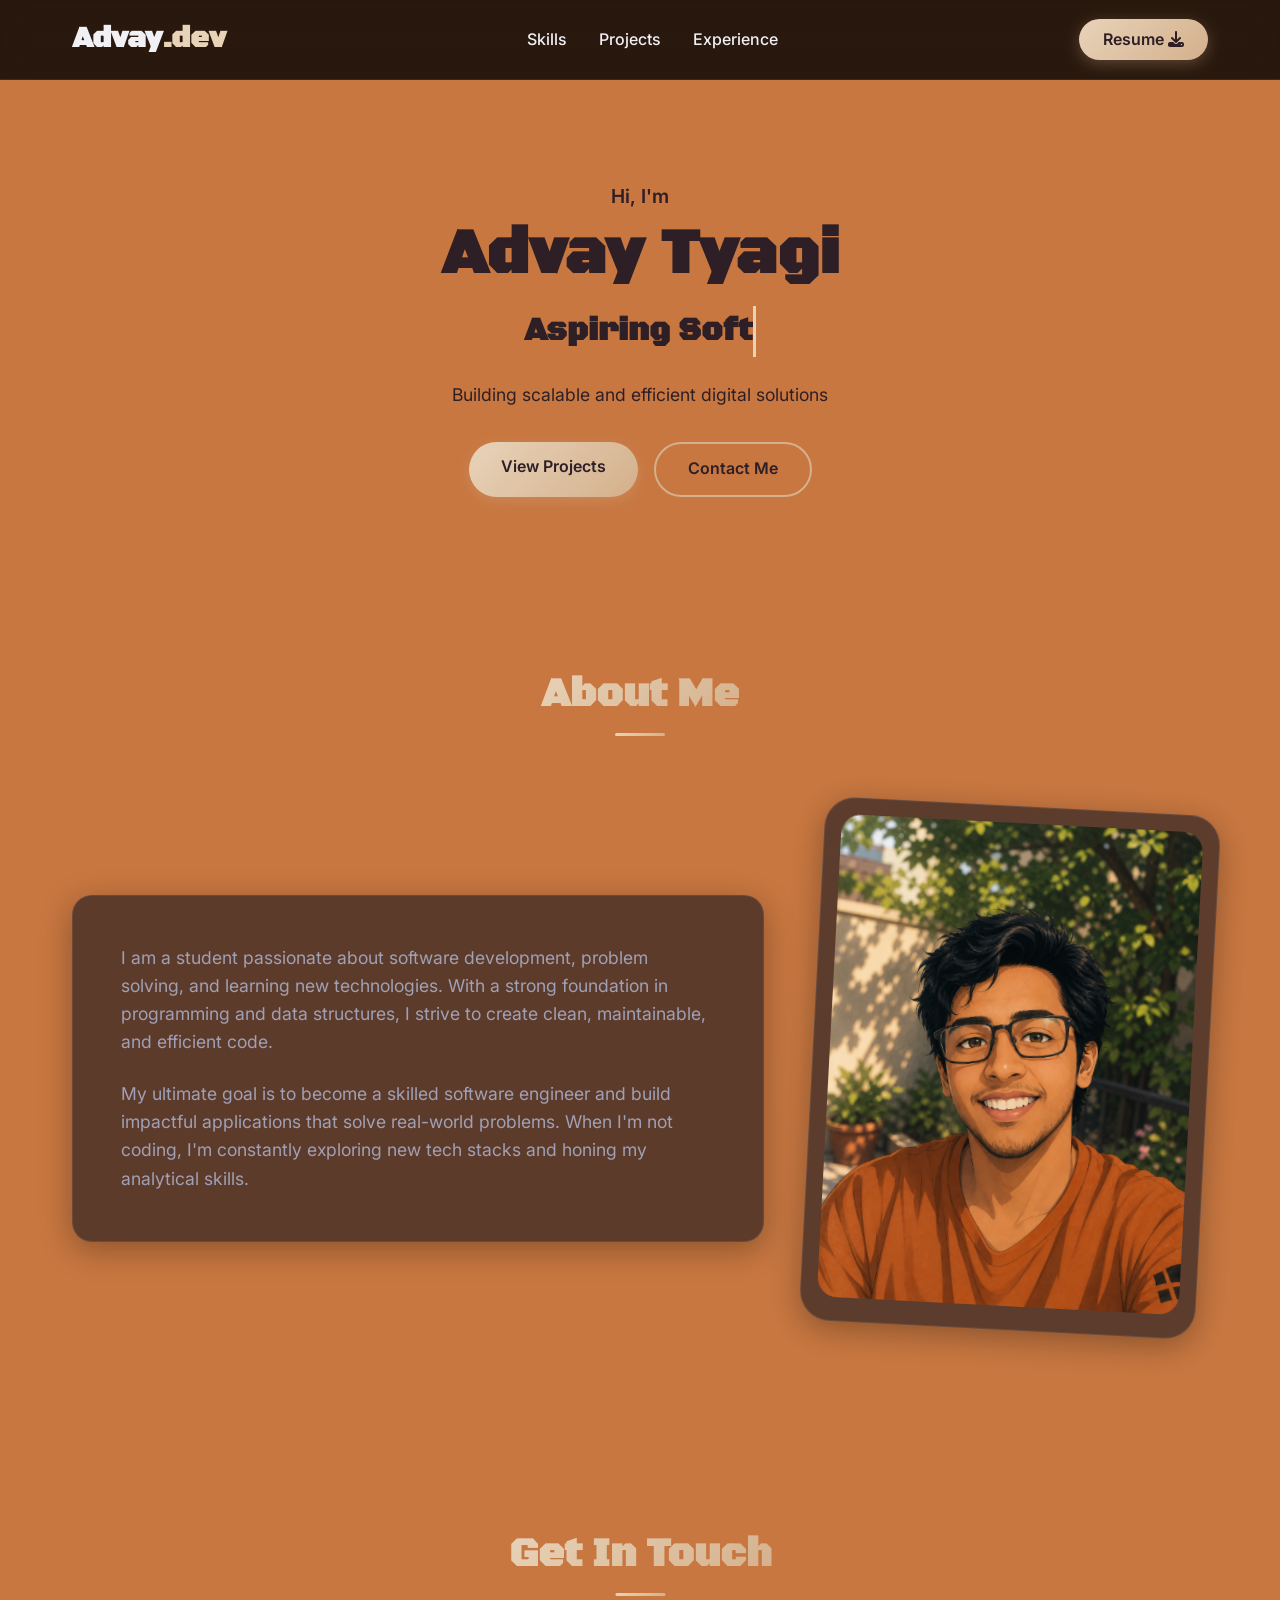
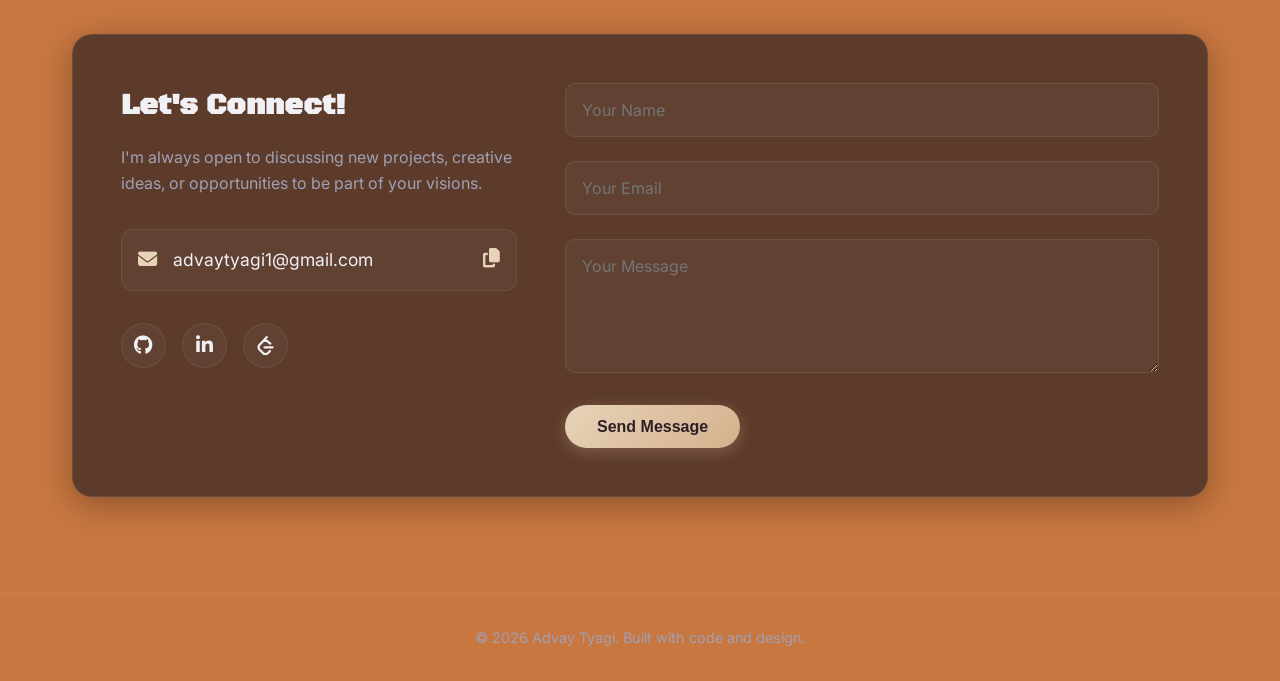
==== index.html @ c1a99d71 "Fuck Up" ====
<!DOCTYPE html>
<html lang="en" data-theme="dark">
<head>
    <meta charset="UTF-8">
    <meta name="viewport" content="width=device-width, initial-scale=1.0">
    <meta name="description" content="Portfolio of Advay Tyagi, an aspiring software engineer passionate about building scalable and efficient digital solutions.">
    <meta name="keywords" content="Advay Tyagi, Portfolio, Software Engineer, Student, Developer">
    <title>Advay Tyagi | Aspiring Software Engineer</title>
    
    <link rel="stylesheet" href="style.css">
    <link href="https://fonts.googleapis.com/css2?family=Outfit:wght@300;400;600;800&family=Inter:wght@400;500;700&family=Black+Ops+One&display=swap" rel="stylesheet">
    <link rel="stylesheet" href="https://cdnjs.cloudflare.com/ajax/libs/font-awesome/6.4.0/css/all.min.css">
</head>
<body>
    <canvas id="bg-canvas"></canvas>
    <!-- Navbar -->
    <nav id="navbar" class="glass-nav">
        <div class="nav-container">
            <a href="#" class="logo">Advay<span>.dev</span></a>
            <ul class="nav-links">
                <li><a href="skills.html">Skills</a></li>
                <li><a href="projects.html">Projects</a></li>
                <li><a href="experience.html">Experience</a></li>
            </ul>
            <div class="nav-actions">

                <a href="#contact" class="btn-primary resume-btn" id="resume-download">Resume <i class="fas fa-download"></i></a>
                <div class="hamburger">
                    <i class="fas fa-bars"></i>
                </div>
            </div>
        </div>
    </nav>

    <!-- Hero Section -->
    <section id="hero" class="hero-section">
        <div class="hero-bg-shapes">
            <div class="shape shape-1"></div>
            <div class="shape shape-2"></div>
        </div>
        <div class="container hero-container">
            <div class="hero-content">
                <p class="greeting">Hi, I'm</p>
                <h1 class="name">Advay Tyagi</h1>
                <h2 class="role">
                    <span class="typing-text"></span><span class="cursor">&nbsp;</span>
                </h2>
                <p class="tagline">Building scalable and efficient digital solutions</p>
                <div class="hero-buttons">
                    <a href="projects.html" class="btn-primary">View Projects</a>
                    <a href="#contact" class="btn-secondary">Contact Me</a>
                </div>
            </div>
        </div>
    </section>



    <!-- About Section -->
    <section id="about" class="about-section">
        <div class="container">
            <h2 class="section-title">About Me</h2>
            <div class="about-container">
                <div class="about-content glass-panel">
                    <p>I am a student passionate about software development, problem solving, and learning new technologies. With a strong foundation in programming and data structures, I strive to create clean, maintainable, and efficient code.</p>
                    <p>My ultimate goal is to become a skilled software engineer and build impactful applications that solve real-world problems. When I'm not coding, I'm constantly exploring new tech stacks and honing my analytical skills.</p>
                </div>
                <div class="about-image-wrapper">
                    <div class="glass-card image-card">
                        <img src="./profile_pic.jpg" alt="Advay Tyagi" class="profile-img">
                    </div>
                </div>
            </div>
        </div>
    </section>

    <!-- Contact Section -->
    <section id="contact" class="contact-section">
        <div class="container">
            <h2 class="section-title">Get In Touch</h2>
            <div class="contact-container glass-card">
                <div class="contact-info">
                    <h3>Let's Connect!</h3>
                    <p>I'm always open to discussing new projects, creative ideas, or opportunities to be part of your visions.</p>
                    
                    <div class="contact-methods">
                        <div class="contact-method">
                            <i class="fas fa-envelope"></i>
                            <span id="email-address">advaytyagi1@gmail.com</span>
                            <button id="copy-email" class="copy-btn" title="Copy Email"><i class="fas fa-copy"></i></button>
                        </div>
                    </div>
                    
                    <div class="social-links">
                        <a href="https://github.com/AdvayTyagi" target="_blank" rel="noopener noreferrer" class="social-icon"><i class="fab fa-github"></i></a>
                        <a href="https://www.linkedin.com/in/advay-tyagi-8a2282378/" target="_blank" rel="noopener noreferrer" class="social-icon"><i class="fab fa-linkedin-in"></i></a>
                        <a href="https://leetcode.com/u/AdvayTyagi/" target="_blank" rel="noopener noreferrer" class="social-icon" title="LeetCode"><svg width="1em" height="1em" viewBox="0 0 24 24" fill="currentColor" xmlns="http://www.w3.org/2000/svg"><path d="M13.483 0a1.374 1.374 0 0 0-.961.438L7.116 6.226l-3.854 4.126a5.266 5.266 0 0 0-1.209 2.104 5.35 5.35 0 0 0-.125.513 5.527 5.527 0 0 0 .062 2.362 5.83 5.83 0 0 0 .349 1.017 5.938 5.938 0 0 0 1.271 1.818l4.277 4.193.039.038c2.248 2.165 5.852 2.133 8.063-.074l2.396-2.392c.54-.54.54-1.414.003-1.955a1.378 1.378 0 0 0-1.951-.003l-2.396 2.392a3.021 3.021 0 0 1-4.205.038l-.02-.019-4.276-4.193c-.652-.64-.972-1.469-.948-2.263a2.68 2.68 0 0 1 .066-.523 2.545 2.545 0 0 1 .619-1.164L9.13 8.114c1.058-1.134 3.204-1.27 4.43-.278l3.501 2.831c.593.48 1.461.387 1.94-.207a1.384 1.384 0 0 0-.207-1.943l-3.5-2.831c-.8-.647-1.766-1.045-2.774-1.202l2.015-2.158A1.384 1.384 0 0 0 13.483 0zm-2.866 12.815a1.38 1.38 0 0 0-1.38 1.382 1.38 1.38 0 0 0 1.38 1.382H20.79a1.38 1.38 0 0 0 1.38-1.382 1.38 1.38 0 0 0-1.38-1.382z"/></svg></a>
                    </div>
                </div>
                
                <form class="contact-form" id="contact-form">
                    <div class="form-group">
                        <input type="text" id="name" required placeholder="Your Name">
                    </div>
                    <div class="form-group">
                        <input type="email" id="email" required placeholder="Your Email">
                    </div>
                    <div class="form-group">
                        <textarea id="message" rows="5" required placeholder="Your Message"></textarea>
                    </div>
                    <button type="submit" class="btn-primary">Send Message</button>
                </form>
            </div>
        </div>
    </section>

    <footer>
        <div class="container">
            <p>&copy; 2026 Advay Tyagi. Built with code and design.</p>
        </div>
    </footer>

    <script src="script.js"></script>
</body>
</html>
---- style.css ----
/* CSS Variables for Theming */
:root {
    /* Dark Theme (Default) */
    --bg-color: #C87740;
    --text-color: #2E1F26;
    --nav-text: #f0f0f5;
    --secondary-text: #a0a0b5;
    --accent-blue: #E8D3B9;
    --accent-purple: #D4B08C;
    --gradient-primary: linear-gradient(135deg, var(--accent-blue), var(--accent-purple));

    /* Glassmorphism */
    --glass-bg: rgba(255, 255, 255, 0.03);
    --glass-border: rgba(255, 255, 255, 0.08);
    --glass-shadow: 0 8px 32px 0 rgba(0, 0, 0, 0.3);

    /* Nav */
    --nav-height: 80px;
    --nav-bg: rgba(0, 0, 0, 0.8);

    /* Cards */
    --card-bg: rgba(20, 20, 30, 0.6);
    --card-hover: rgba(30, 30, 45, 0.8);

    /* Other */
    --transition: all 0.3s cubic-bezier(0.25, 0.8, 0.25, 1);
}


/* Reset & Global Styles */
* {
    margin: 0;
    padding: 0;
    box-sizing: border-box;
}

html {
    scroll-behavior: smooth;
    font-family: 'Inter', sans-serif;
}

body {
    background-color: var(--bg-color);
    color: var(--text-color);
    line-height: 1.6;
    overflow-x: hidden;
    transition: background-color 0.4s ease, color 0.4s ease;
}

#bg-canvas {
    position: fixed;
    top: 0;
    left: 0;
    width: 100vw;
    height: 100vh;
    z-index: -2;
    pointer-events: none;
}

h1,
h2,
h3,
h4,
h5,
h6,
.logo {
    font-family: 'Black Ops One', cursive;
}

a {
    text-decoration: none;
    color: inherit;
}

ul {
    list-style: none;
}

.container {
    max-width: 1200px;
    margin: 0 auto;
    padding: 0 2rem;
}

/* Typography & Utilities */
.section-title {
    font-size: 2.5rem;
    font-weight: 700;
    margin-bottom: 3rem;
    text-align: center;
    background: var(--gradient-primary);
    -webkit-background-clip: text;
    -webkit-text-fill-color: transparent;
    position: relative;
    display: inline-block;
    left: 50%;
    transform: translateX(-50%);
}

.section-title::after {
    content: '';
    position: absolute;
    bottom: -10px;
    left: 50%;
    transform: translateX(-50%);
    width: 50px;
    height: 3px;
    background: var(--gradient-primary);
    border-radius: 2px;
}

section {
    padding: 6rem 0;
}

/* Buttons */
.btn-primary,
.btn-secondary {
    display: inline-block;
    padding: 0.8rem 2rem;
    border-radius: 30px;
    font-weight: 600;
    font-size: 1rem;
    cursor: pointer;
    transition: var(--transition);
    text-align: center;
    border: none;
}

.btn-primary {
    background: var(--gradient-primary);
    color: #2E1F26;
    box-shadow: 0 4px 15px rgba(212, 176, 140, 0.3);
}

.btn-primary:hover {
    transform: translateY(-3px);
    box-shadow: 0 8px 25px rgba(212, 176, 140, 0.5);
}

.btn-secondary {
    background: transparent;
    color: var(--text-color);
    border: 2px solid var(--accent-purple);
}

.btn-secondary:hover {
    background: var(--accent-purple);
    color: #2E1F26;
    transform: translateY(-3px);
}

/* Glassmorphism Utilities */
.glass-nav {
    background: var(--nav-bg);
    backdrop-filter: blur(12px);
    -webkit-backdrop-filter: blur(12px);
    border-bottom: 1px solid var(--glass-border);
}

.glass-card,
.glass-panel {
    background: var(--card-bg);
    backdrop-filter: blur(8px);
    -webkit-backdrop-filter: blur(8px);
    border: 1px solid var(--glass-border);
    border-radius: 20px;
    box-shadow: var(--glass-shadow);
    color: #f0f0f5;
}

/* Navbar */
nav {
    position: fixed;
    top: 0;
    width: 100%;
    height: var(--nav-height);
    z-index: 1000;
    transition: var(--transition);
}

.nav-container {
    max-width: 1200px;
    margin: 0 auto;
    padding: 0 2rem;
    display: flex;
    justify-content: space-between;
    align-items: center;
    height: 100%;
}

.logo {
    font-size: 1.8rem;
    font-weight: 800;
    color: var(--nav-text);
}

.logo span {
    color: var(--accent-blue);
}

.nav-links {
    display: flex;
    gap: 2rem;
}

.nav-links a {
    font-weight: 500;
    font-size: 1rem;
    position: relative;
    transition: var(--transition);
    color: var(--nav-text);
}

.nav-links a::after {
    content: '';
    position: absolute;
    bottom: -5px;
    left: 0;
    width: 0;
    height: 2px;
    background: var(--gradient-primary);
    transition: var(--transition);
}

.nav-links a:hover::after {
    width: 100%;
}

.nav-links a:hover {
    color: var(--accent-blue);
}

.nav-actions {
    display: flex;
    align-items: center;
    gap: 1.5rem;
}


.resume-btn {
    padding: 0.5rem 1.5rem;
}

.hamburger {
    display: none;
    font-size: 1.5rem;
    cursor: pointer;
    color: var(--nav-text);
}

/* Hero Section */
.hero-section {
    min-height: 70vh;
    display: flex;
    align-items: center;
    position: relative;
    padding-top: var(--nav-height);
    padding-bottom: 2rem;
}

.hero-bg-shapes {
    display: none;
    position: absolute;
    top: 0;
    left: 0;
    width: 100%;
    height: 100%;
    overflow: hidden;
    z-index: -1;
}

.shape {
    position: absolute;
    border-radius: 50%;
    filter: blur(80px);
    opacity: 0.5;
}

.shape-1 {
    top: -10%;
    right: -5%;
    width: 500px;
    height: 500px;
    background: var(--accent-purple);
}

.shape-2 {
    bottom: -10%;
    left: -5%;
    width: 400px;
    height: 400px;
    background: var(--accent-blue);
}

.hero-container {
    display: flex;
    align-items: center;
    justify-content: space-between;
    width: 100%;
    gap: 4rem;
}

.hero-content {
    flex: 1;
    text-align: center;
    display: flex;
    flex-direction: column;
    align-items: center;
}

.greeting {
    font-size: 1.2rem;
    color: #2E1F26;
    font-weight: 600;
    margin-bottom: 0.5rem;
}

.name {
    font-size: 4rem;
    line-height: 1.1;
    margin-bottom: 1rem;
    color: #2E1F26;
}

.role {
    font-size: 2rem;
    color: #2E1F26;
    margin-bottom: 1.5rem;
    min-height: 2.4rem;
}

.cursor {
    display: inline-block;
    width: 3px;
    background-color: var(--accent-blue);
    animation: blink 1s infinite;
}

@keyframes blink {

    0%,
    100% {
        opacity: 1;
    }

    50% {
        opacity: 0;
    }
}

.tagline {
    font-size: 1.1rem;
    color: #2E1F26;
    margin: 0 auto 2rem auto;
    max-width: 500px;
}

.hero-buttons {
    display: flex;
    gap: 1rem;
    justify-content: center;
}

.about-image-wrapper {
    flex: 1;
    display: flex;
    justify-content: center;
}

.image-card {
    padding: 1rem;
    border-radius: 30px;
    transform: rotate(3deg);
    transition: var(--transition);
}

.image-card:hover {
    transform: rotate(0deg) translateY(-10px);
}

.profile-img {
    width: 100%;
    max-width: 400px;
    border-radius: 20px;
    object-fit: cover;
}

/* About Section */
.about-section {
    padding-top: 2rem;
}

.about-container {
    display: flex;
    align-items: center;
    gap: 3rem;
    margin-top: 2rem;
}

.about-content {
    flex: 1.5;
    padding: 3rem;
    text-align: left;
    font-size: 1.1rem;
    color: var(--secondary-text);
}

.about-content p {
    margin-bottom: 1.5rem;
}

.about-content p:last-child {
    margin-bottom: 0;
}

/* Skills Section */
.skills-grid {
    display: grid;
    grid-template-columns: repeat(auto-fit, minmax(250px, 1fr));
    gap: 2rem;
}

.skill-category {
    padding: 2rem;
    transition: var(--transition);
}

.skill-category:hover {
    transform: translateY(-5px);
    background: var(--card-hover);
}

.skill-category h3 {
    margin-bottom: 1.5rem;
    font-size: 1.3rem;
    display: flex;
    align-items: center;
    gap: 0.8rem;
    color: #f0f0f5;
}

.skill-category h3 i {
    color: var(--accent-blue);
}

.skill-tags {
    display: flex;
    flex-wrap: wrap;
    gap: 0.8rem;
}

.skill-tags span {
    background: var(--glass-bg);
    border: 1px solid var(--glass-border);
    padding: 0.5rem 1rem;
    border-radius: 8px;
    font-size: 0.9rem;
    color: var(--secondary-text);
    transition: var(--transition);
}

.skill-tags span:hover {
    background: var(--gradient-primary);
    color: white;
    border-color: transparent;
}

/* Projects Section */
.project-filters {
    display: flex;
    justify-content: center;
    gap: 1rem;
    margin-bottom: 3rem;
    flex-wrap: wrap;
}

.filter-btn {
    background: transparent;
    border: 1px solid var(--glass-border);
    color: #f0f0f5;
    padding: 0.6rem 1.5rem;
    border-radius: 20px;
    cursor: pointer;
    transition: var(--transition);
    font-family: 'Inter', sans-serif;
    font-weight: 500;
}

.filter-btn:hover,
.filter-btn.active {
    background: var(--gradient-primary);
    color: white;
    border-color: transparent;
}

.projects-grid {
    display: flex;
    flex-wrap: wrap;
    justify-content: flex-start;
    gap: 2.5rem;
}

.project-card {
    width: 300px;
    overflow: hidden;
    display: flex;
    flex-direction: column;
    transition: var(--transition);
    aspect-ratio: 1 / 1;
}

.project-card:hover {
    transform: translateY(-10px);
}

.project-img-wrapper {
    position: relative;
    width: 100%;
    height: 50%;
    overflow: hidden;
}

.project-img-wrapper img {
    width: 100%;
    height: 100%;
    object-fit: cover;
    transition: transform 0.5s ease;
}

.project-card:hover .project-img-wrapper img {
    transform: scale(1.1);
}

.project-overlay {
    position: absolute;
    top: 0;
    left: 0;
    width: 100%;
    height: 100%;
    background: rgba(11, 11, 20, 0.8);
    display: flex;
    justify-content: center;
    align-items: center;
    gap: 1.5rem;
    opacity: 0;
    transition: var(--transition);
}

.project-card:hover .project-overlay {
    opacity: 1;
}

.project-link {
    width: 50px;
    height: 50px;
    border-radius: 50%;
    background: var(--gradient-primary);
    color: white;
    display: flex;
    justify-content: center;
    align-items: center;
    font-size: 1.2rem;
    transform: translateY(20px);
    transition: var(--transition);
}

.project-card:hover .project-link {
    transform: translateY(0);
}

.project-link:hover {
    transform: translateY(-5px) scale(1.1);
}

.project-info {
    padding: 1.2rem;
    flex: 1;
    display: flex;
    flex-direction: column;
}

.project-info h3 {
    font-size: 1.15rem;
    margin-bottom: 0.3rem;
}

.project-info p {
    color: var(--secondary-text);
    font-size: 0.85rem;
    margin-bottom: 0.8rem;
    flex: 1;
}

.project-tech {
    display: flex;
    flex-wrap: wrap;
    gap: 0.4rem;
}

.project-tech span {
    font-size: 0.75rem;
    color: var(--accent-blue);
    background: rgba(0, 210, 255, 0.1);
    padding: 0.2rem 0.6rem;
    border-radius: 12px;
}

/* Experience Timeline */
.timeline {
    position: relative;
    max-width: 800px;
    margin: 0 auto;
}

.timeline::before {
    content: '';
    position: absolute;
    top: 0;
    left: 20px;
    height: 100%;
    width: 2px;
    background: var(--glass-border);
}

.timeline-item {
    position: relative;
    margin-bottom: 2rem;
    margin-left: 50px;
    padding: 1.5rem;
}

.timeline-dot {
    position: absolute;
    top: 20px;
    left: -35px;
    width: 12px;
    height: 12px;
    border-radius: 50%;
    background: var(--gradient-primary);
    box-shadow: 0 0 10px var(--accent-purple);
}

.timeline-content h3 {
    margin-bottom: 0.5rem;
    font-size: 1.3rem;
}

.timeline-date {
    display: inline-block;
    color: var(--accent-blue);
    font-weight: 500;
    font-size: 0.9rem;
    margin-bottom: 1rem;
}

.timeline-content p {
    color: var(--secondary-text);
}

/* Contact Section */
.contact-container {
    display: grid;
    grid-template-columns: 1fr 1.5fr;
    gap: 3rem;
    padding: 3rem;
}

.contact-info h3 {
    font-size: 1.8rem;
    margin-bottom: 1rem;
}

.contact-info p {
    color: var(--secondary-text);
    margin-bottom: 2rem;
}

.contact-method {
    display: flex;
    align-items: center;
    gap: 1rem;
    margin-bottom: 2rem;
    font-size: 1.1rem;
    background: var(--glass-bg);
    padding: 1rem;
    border-radius: 12px;
    border: 1px solid var(--glass-border);
}

.contact-method i {
    color: var(--accent-blue);
    font-size: 1.2rem;
}

.copy-btn {
    background: none;
    border: none;
    color: var(--secondary-text);
    cursor: pointer;
    margin-left: auto;
    font-size: 1.1rem;
    transition: var(--transition);
}

.copy-btn:hover {
    color: var(--accent-purple);
}

.social-links {
    display: flex;
    gap: 1rem;
}

.social-icon {
    width: 45px;
    height: 45px;
    border-radius: 50%;
    background: var(--glass-bg);
    border: 1px solid var(--glass-border);
    display: flex;
    justify-content: center;
    align-items: center;
    font-size: 1.2rem;
    transition: var(--transition);
}

.social-icon:hover {
    background: var(--gradient-primary);
    color: white;
    border-color: transparent;
    transform: translateY(-5px);
}

.contact-form {
    display: flex;
    flex-direction: column;
    gap: 1.5rem;
}

.form-group input,
.form-group textarea {
    width: 100%;
    padding: 1rem;
    background: var(--glass-bg);
    border: 1px solid var(--glass-border);
    border-radius: 10px;
    color: #f0f0f5;
    font-family: inherit;
    font-size: 1rem;
    transition: var(--transition);
}

.form-group input:focus,
.form-group textarea:focus {
    outline: none;
    border-color: var(--accent-blue);
    background: rgba(0, 210, 255, 0.05);
}

.contact-form .btn-primary {
    align-self: flex-start;
}

/* Footer */
footer {
    text-align: center;
    padding: 2rem 0;
    border-top: 1px solid var(--glass-border);
    color: var(--secondary-text);
    font-size: 0.9rem;
}

/* Responsive Design */
@media (max-width: 992px) {
    .name {
        font-size: 3rem;
    }

    .about-container {
        flex-direction: column;
        gap: 2rem;
    }

    .about-content {
        text-align: center;
        padding: 2rem;
    }

    .contact-container {
        grid-template-columns: 1fr;
    }
}

@media (max-width: 768px) {
    .nav-links {
        position: absolute;
        top: var(--nav-height);
        left: -100%;
        width: 100%;
        height: calc(100vh - var(--nav-height));
        background: var(--nav-bg);
        backdrop-filter: blur(15px);
        -webkit-backdrop-filter: blur(15px);
        flex-direction: column;
        align-items: center;
        justify-content: center;
        gap: 2rem;
        transition: 0.4s ease-in-out;
    }

    .nav-links.active {
        left: 0;
    }

    .hamburger {
        display: block;
    }

    .resume-btn {
        display: none;
    }

    .section-title {
        font-size: 2rem;
    }
}
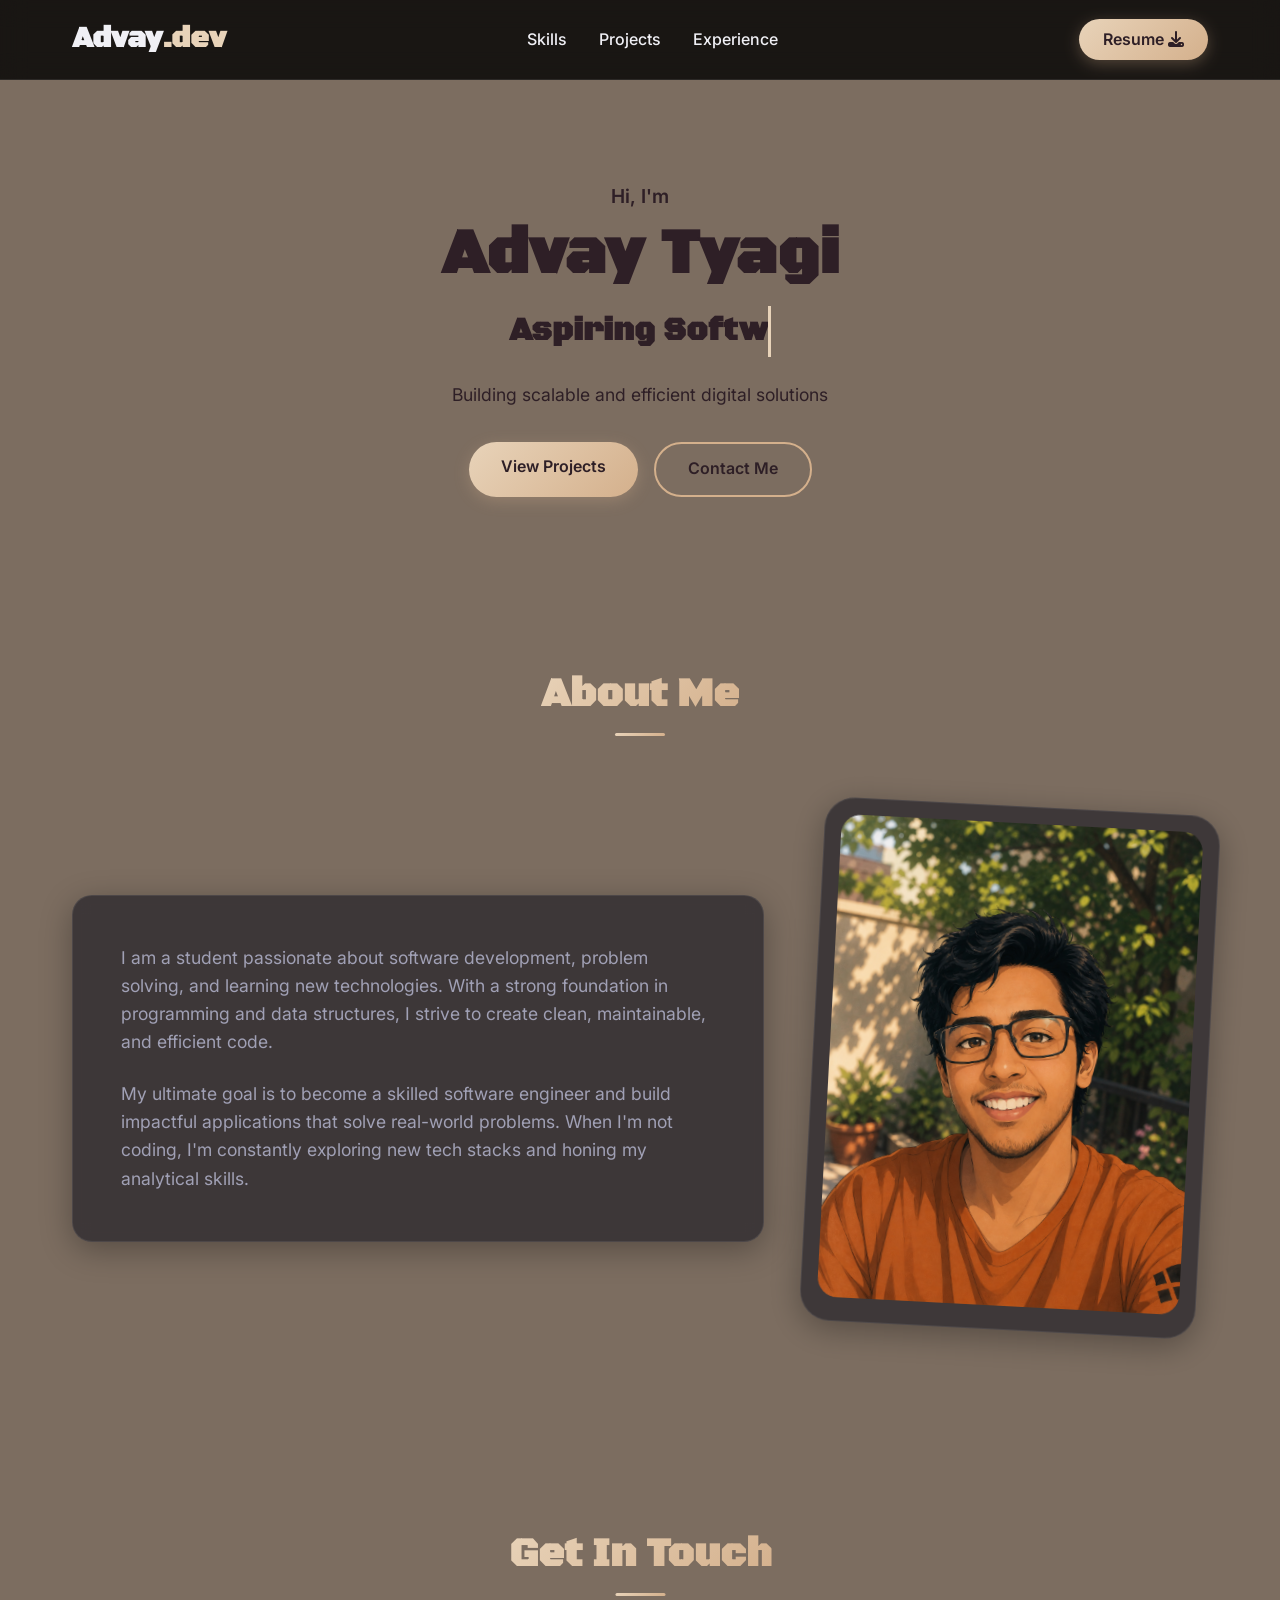
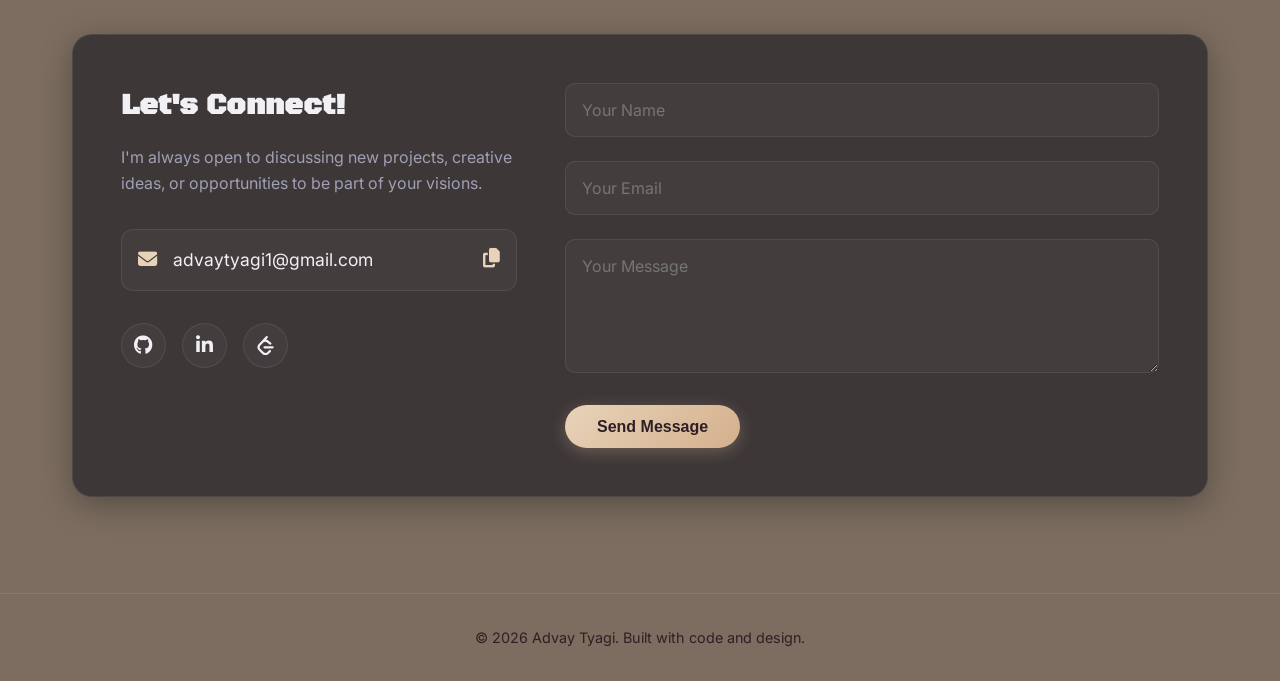
==== commit c70799fe: "Change Color" ====
--- a/index.html
+++ b/index.html
@@ -1,16 +1,21 @@
 <!DOCTYPE html>
 <html lang="en" data-theme="dark">
+
 <head>
     <meta charset="UTF-8">
     <meta name="viewport" content="width=device-width, initial-scale=1.0">
-    <meta name="description" content="Portfolio of Advay Tyagi, an aspiring software engineer passionate about building scalable and efficient digital solutions.">
+    <meta name="description"
+        content="Portfolio of Advay Tyagi, an aspiring software engineer passionate about building scalable and efficient digital solutions.">
     <meta name="keywords" content="Advay Tyagi, Portfolio, Software Engineer, Student, Developer">
     <title>Advay Tyagi | Aspiring Software Engineer</title>
-    
+
     <link rel="stylesheet" href="style.css">
-    <link href="https://fonts.googleapis.com/css2?family=Outfit:wght@300;400;600;800&family=Inter:wght@400;500;700&family=Black+Ops+One&display=swap" rel="stylesheet">
+    <link
+        href="https://fonts.googleapis.com/css2?family=Outfit:wght@300;400;600;800&family=Inter:wght@400;500;700&family=Black+Ops+One&display=swap"
+        rel="stylesheet">
     <link rel="stylesheet" href="https://cdnjs.cloudflare.com/ajax/libs/font-awesome/6.4.0/css/all.min.css">
 </head>
+
 <body>
     <canvas id="bg-canvas"></canvas>
     <!-- Navbar -->
@@ -24,7 +29,8 @@
             </ul>
             <div class="nav-actions">
 
-                <a href="#contact" class="btn-primary resume-btn" id="resume-download">Resume <i class="fas fa-download"></i></a>
+                <a href="#contact" class="btn-primary resume-btn" id="resume-download">Resume <i
+                        class="fas fa-download"></i></a>
                 <div class="hamburger">
                     <i class="fas fa-bars"></i>
                 </div>
@@ -62,8 +68,12 @@
             <h2 class="section-title">About Me</h2>
             <div class="about-container">
                 <div class="about-content glass-panel">
-                    <p>I am a student passionate about software development, problem solving, and learning new technologies. With a strong foundation in programming and data structures, I strive to create clean, maintainable, and efficient code.</p>
-                    <p>My ultimate goal is to become a skilled software engineer and build impactful applications that solve real-world problems. When I'm not coding, I'm constantly exploring new tech stacks and honing my analytical skills.</p>
+                    <p>I am a student passionate about software development, problem solving, and learning new
+                        technologies. With a strong foundation in programming and data structures, I strive to create
+                        clean, maintainable, and efficient code.</p>
+                    <p>My ultimate goal is to become a skilled software engineer and build impactful applications that
+                        solve real-world problems. When I'm not coding, I'm constantly exploring new tech stacks and
+                        honing my analytical skills.</p>
                 </div>
                 <div class="about-image-wrapper">
                     <div class="glass-card image-card">
@@ -81,23 +91,32 @@
             <div class="contact-container glass-card">
                 <div class="contact-info">
                     <h3>Let's Connect!</h3>
-                    <p>I'm always open to discussing new projects, creative ideas, or opportunities to be part of your visions.</p>
-                    
+                    <p>I'm always open to discussing new projects, creative ideas, or opportunities to be part of your
+                        visions.</p>
+
                     <div class="contact-methods">
                         <div class="contact-method">
                             <i class="fas fa-envelope"></i>
                             <span id="email-address">advaytyagi1@gmail.com</span>
-                            <button id="copy-email" class="copy-btn" title="Copy Email"><i class="fas fa-copy"></i></button>
+                            <button id="copy-email" class="copy-btn" title="Copy Email"><i
+                                    class="fas fa-copy"></i></button>
                         </div>
                     </div>
-                    
+
                     <div class="social-links">
-                        <a href="https://github.com/AdvayTyagi" target="_blank" rel="noopener noreferrer" class="social-icon"><i class="fab fa-github"></i></a>
-                        <a href="https://www.linkedin.com/in/advay-tyagi-8a2282378/" target="_blank" rel="noopener noreferrer" class="social-icon"><i class="fab fa-linkedin-in"></i></a>
-                        <a href="https://leetcode.com/u/AdvayTyagi/" target="_blank" rel="noopener noreferrer" class="social-icon" title="LeetCode"><svg width="1em" height="1em" viewBox="0 0 24 24" fill="currentColor" xmlns="http://www.w3.org/2000/svg"><path d="M13.483 0a1.374 1.374 0 0 0-.961.438L7.116 6.226l-3.854 4.126a5.266 5.266 0 0 0-1.209 2.104 5.35 5.35 0 0 0-.125.513 5.527 5.527 0 0 0 .062 2.362 5.83 5.83 0 0 0 .349 1.017 5.938 5.938 0 0 0 1.271 1.818l4.277 4.193.039.038c2.248 2.165 5.852 2.133 8.063-.074l2.396-2.392c.54-.54.54-1.414.003-1.955a1.378 1.378 0 0 0-1.951-.003l-2.396 2.392a3.021 3.021 0 0 1-4.205.038l-.02-.019-4.276-4.193c-.652-.64-.972-1.469-.948-2.263a2.68 2.68 0 0 1 .066-.523 2.545 2.545 0 0 1 .619-1.164L9.13 8.114c1.058-1.134 3.204-1.27 4.43-.278l3.501 2.831c.593.48 1.461.387 1.94-.207a1.384 1.384 0 0 0-.207-1.943l-3.5-2.831c-.8-.647-1.766-1.045-2.774-1.202l2.015-2.158A1.384 1.384 0 0 0 13.483 0zm-2.866 12.815a1.38 1.38 0 0 0-1.38 1.382 1.38 1.38 0 0 0 1.38 1.382H20.79a1.38 1.38 0 0 0 1.38-1.382 1.38 1.38 0 0 0-1.38-1.382z"/></svg></a>
+                        <a href="https://github.com/AdvayTyagi" target="_blank" rel="noopener noreferrer"
+                            class="social-icon"><i class="fab fa-github"></i></a>
+                        <a href="https://www.linkedin.com/in/advay-tyagi-8a2282378/" target="_blank"
+                            rel="noopener noreferrer" class="social-icon"><i class="fab fa-linkedin-in"></i></a>
+                        <a href="https://leetcode.com/u/AdvayTyagi/" target="_blank" rel="noopener noreferrer"
+                            class="social-icon" title="LeetCode"><svg width="1em" height="1em" viewBox="0 0 24 24"
+                                fill="currentColor" xmlns="http://www.w3.org/2000/svg">
+                                <path
+                                    d="M13.483 0a1.374 1.374 0 0 0-.961.438L7.116 6.226l-3.854 4.126a5.266 5.266 0 0 0-1.209 2.104 5.35 5.35 0 0 0-.125.513 5.527 5.527 0 0 0 .062 2.362 5.83 5.83 0 0 0 .349 1.017 5.938 5.938 0 0 0 1.271 1.818l4.277 4.193.039.038c2.248 2.165 5.852 2.133 8.063-.074l2.396-2.392c.54-.54.54-1.414.003-1.955a1.378 1.378 0 0 0-1.951-.003l-2.396 2.392a3.021 3.021 0 0 1-4.205.038l-.02-.019-4.276-4.193c-.652-.64-.972-1.469-.948-2.263a2.68 2.68 0 0 1 .066-.523 2.545 2.545 0 0 1 .619-1.164L9.13 8.114c1.058-1.134 3.204-1.27 4.43-.278l3.501 2.831c.593.48 1.461.387 1.94-.207a1.384 1.384 0 0 0-.207-1.943l-3.5-2.831c-.8-.647-1.766-1.045-2.774-1.202l2.015-2.158A1.384 1.384 0 0 0 13.483 0zm-2.866 12.815a1.38 1.38 0 0 0-1.38 1.382 1.38 1.38 0 0 0 1.38 1.382H20.79a1.38 1.38 0 0 0 1.38-1.382 1.38 1.38 0 0 0-1.38-1.382z" />
+                            </svg></a>
                     </div>
                 </div>
-                
+
                 <form class="contact-form" id="contact-form">
                     <div class="form-group">
                         <input type="text" id="name" required placeholder="Your Name">
@@ -122,4 +141,5 @@
 
     <script src="script.js"></script>
 </body>
-</html>
+
+</html>
--- a/style.css
+++ b/style.css
@@ -1,7 +1,7 @@
 /* CSS Variables for Theming */
 :root {
     /* Dark Theme (Default) */
-    --bg-color: #C87740;
+    --bg-color: #7c6d60;
     --text-color: #2E1F26;
     --nav-text: #f0f0f5;
     --secondary-text: #a0a0b5;
@@ -467,6 +467,16 @@
 }
 
 /* Projects Section */
+.projects-section {
+    min-height: 60vh;
+    display: flex;
+    align-items: center;
+}
+
+.projects-section .container {
+    width: 100%;
+}
+
 .project-filters {
     display: flex;
     justify-content: center;
@@ -490,7 +500,7 @@
 .filter-btn:hover,
 .filter-btn.active {
     background: var(--gradient-primary);
-    color: white;
+    color: #2E1F26;
     border-color: transparent;
 }
 
@@ -499,6 +509,15 @@
     flex-wrap: wrap;
     justify-content: flex-start;
     gap: 2.5rem;
+}
+
+.coming-soon {
+    width: 100%;
+    text-align: center;
+    font-size: 2.2rem;
+    font-family: 'Black Ops One', cursive;
+    color: var(--text-color);
+    padding: 4rem 0;
 }
 
 .project-card {
@@ -767,7 +786,7 @@
     text-align: center;
     padding: 2rem 0;
     border-top: 1px solid var(--glass-border);
-    color: var(--secondary-text);
+    color: var(--text-color);
     font-size: 0.9rem;
 }
 
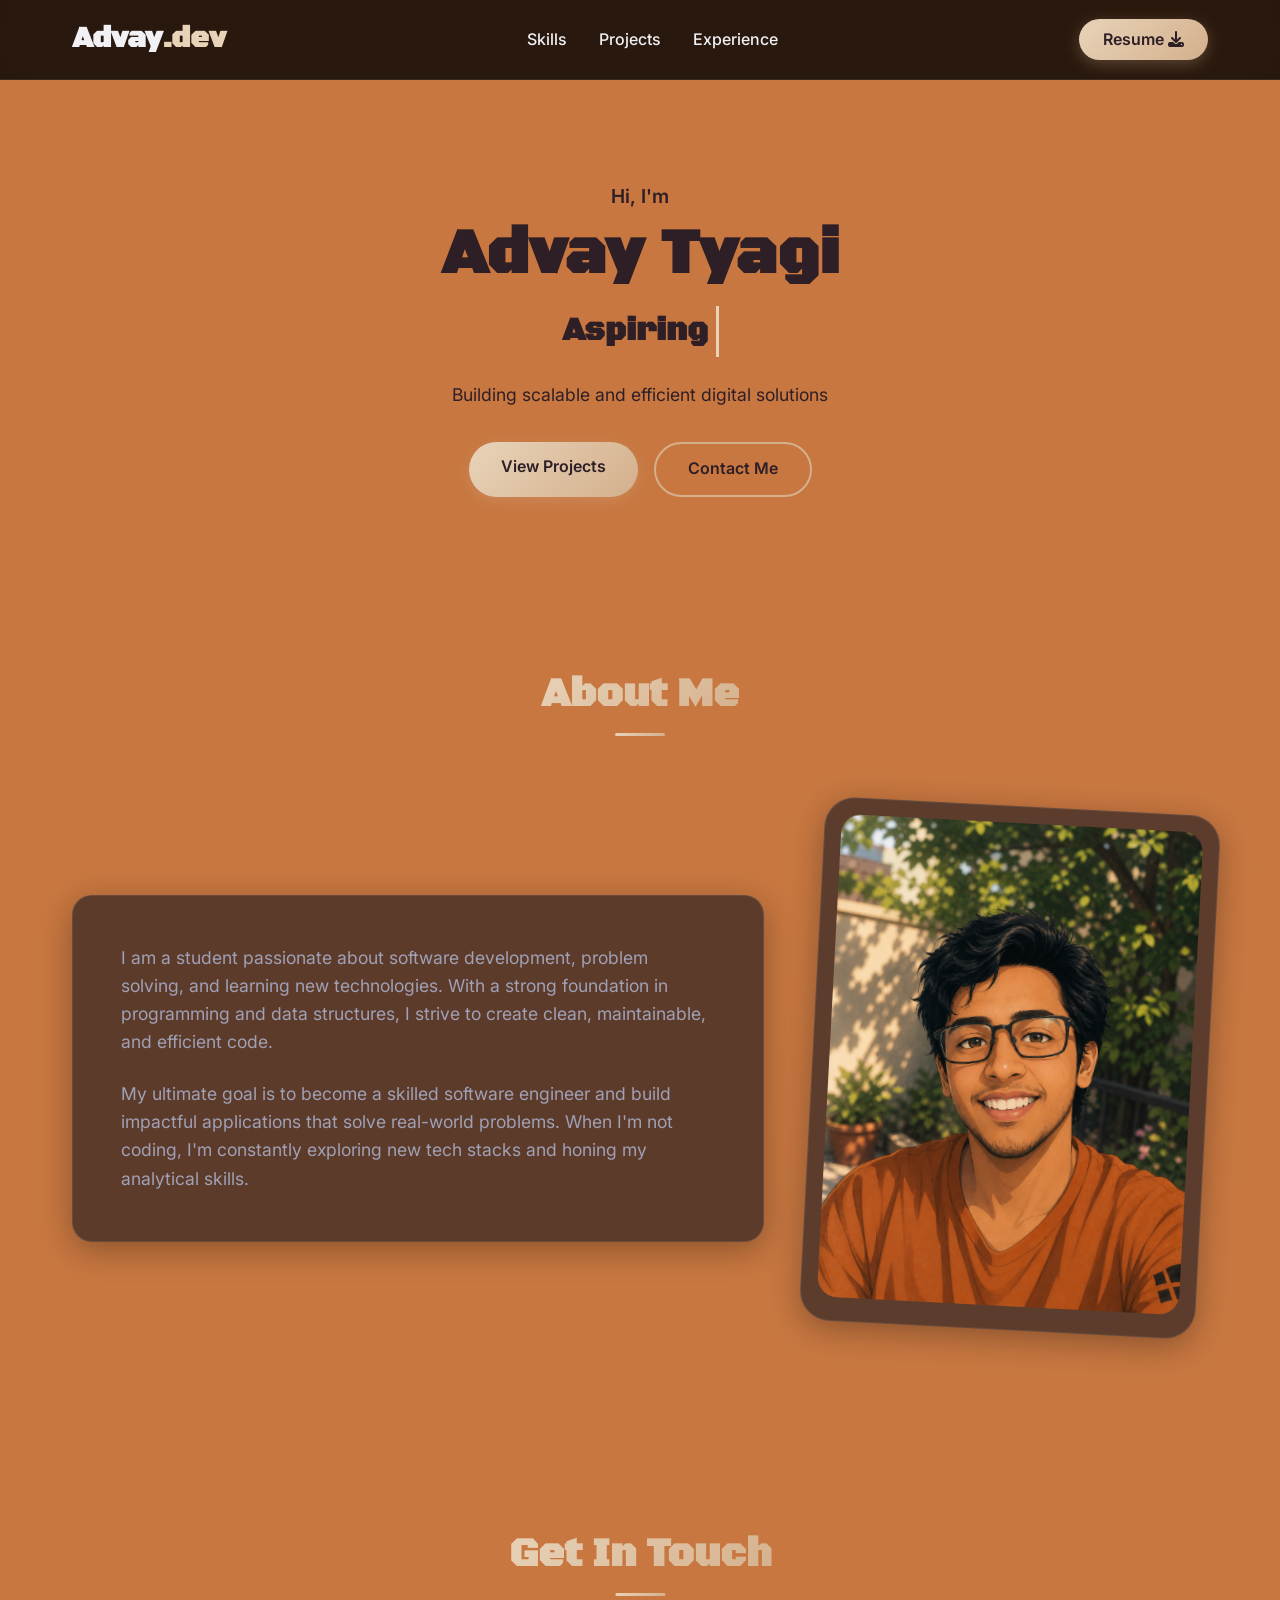
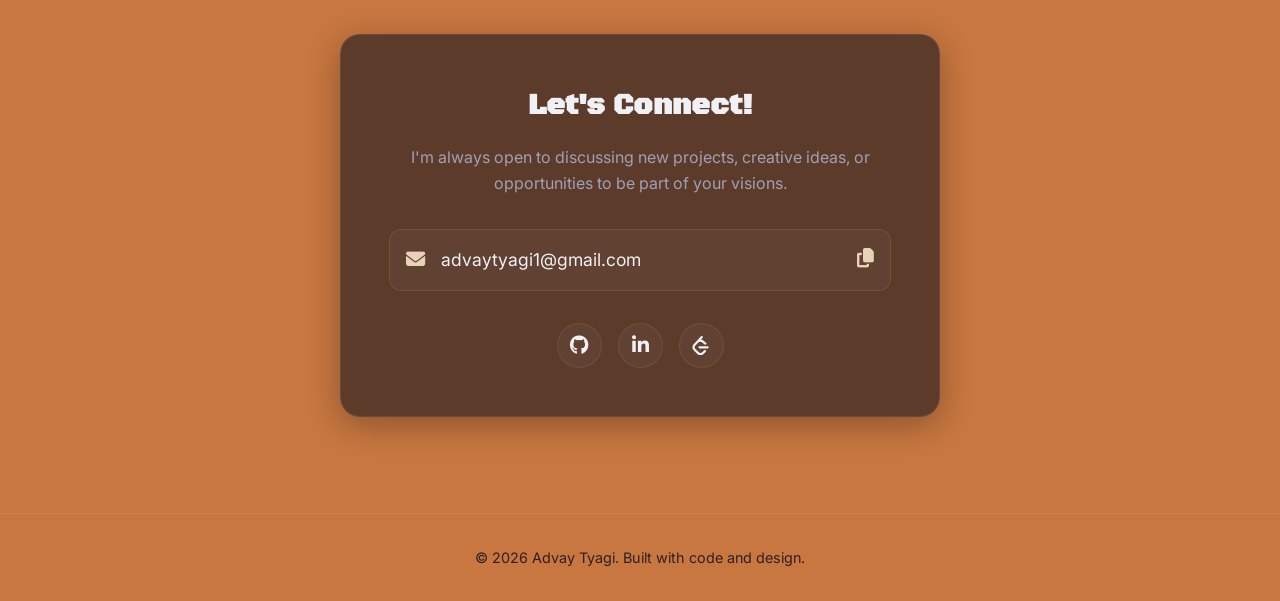
==== commit 1f991df9: "Removed Lets Connect" ====
--- a/index.html
+++ b/index.html
@@ -117,18 +117,7 @@
                     </div>
                 </div>
 
-                <form class="contact-form" id="contact-form">
-                    <div class="form-group">
-                        <input type="text" id="name" required placeholder="Your Name">
-                    </div>
-                    <div class="form-group">
-                        <input type="email" id="email" required placeholder="Your Email">
-                    </div>
-                    <div class="form-group">
-                        <textarea id="message" rows="5" required placeholder="Your Message"></textarea>
-                    </div>
-                    <button type="submit" class="btn-primary">Send Message</button>
-                </form>
+
             </div>
         </div>
     </section>
--- a/style.css
+++ b/style.css
@@ -1,7 +1,7 @@
 /* CSS Variables for Theming */
 :root {
     /* Dark Theme (Default) */
-    --bg-color: #7c6d60;
+    --bg-color: #C87740;
     --text-color: #2E1F26;
     --nav-text: #f0f0f5;
     --secondary-text: #a0a0b5;
@@ -679,9 +679,13 @@
 
 /* Contact Section */
 .contact-container {
-    display: grid;
-    grid-template-columns: 1fr 1.5fr;
-    gap: 3rem;
+    display: flex;
+    flex-direction: column;
+    align-items: center;
+    text-align: center;
+    max-width: 600px;
+    margin: 0 auto;
+    gap: 2rem;
     padding: 3rem;
 }
 
@@ -728,6 +732,7 @@
 
 .social-links {
     display: flex;
+    justify-content: center;
     gap: 1rem;
 }
 
@@ -751,35 +756,7 @@
     transform: translateY(-5px);
 }
 
-.contact-form {
-    display: flex;
-    flex-direction: column;
-    gap: 1.5rem;
-}
-
-.form-group input,
-.form-group textarea {
-    width: 100%;
-    padding: 1rem;
-    background: var(--glass-bg);
-    border: 1px solid var(--glass-border);
-    border-radius: 10px;
-    color: #f0f0f5;
-    font-family: inherit;
-    font-size: 1rem;
-    transition: var(--transition);
-}
-
-.form-group input:focus,
-.form-group textarea:focus {
-    outline: none;
-    border-color: var(--accent-blue);
-    background: rgba(0, 210, 255, 0.05);
-}
-
-.contact-form .btn-primary {
-    align-self: flex-start;
-}
+
 
 /* Footer */
 footer {
